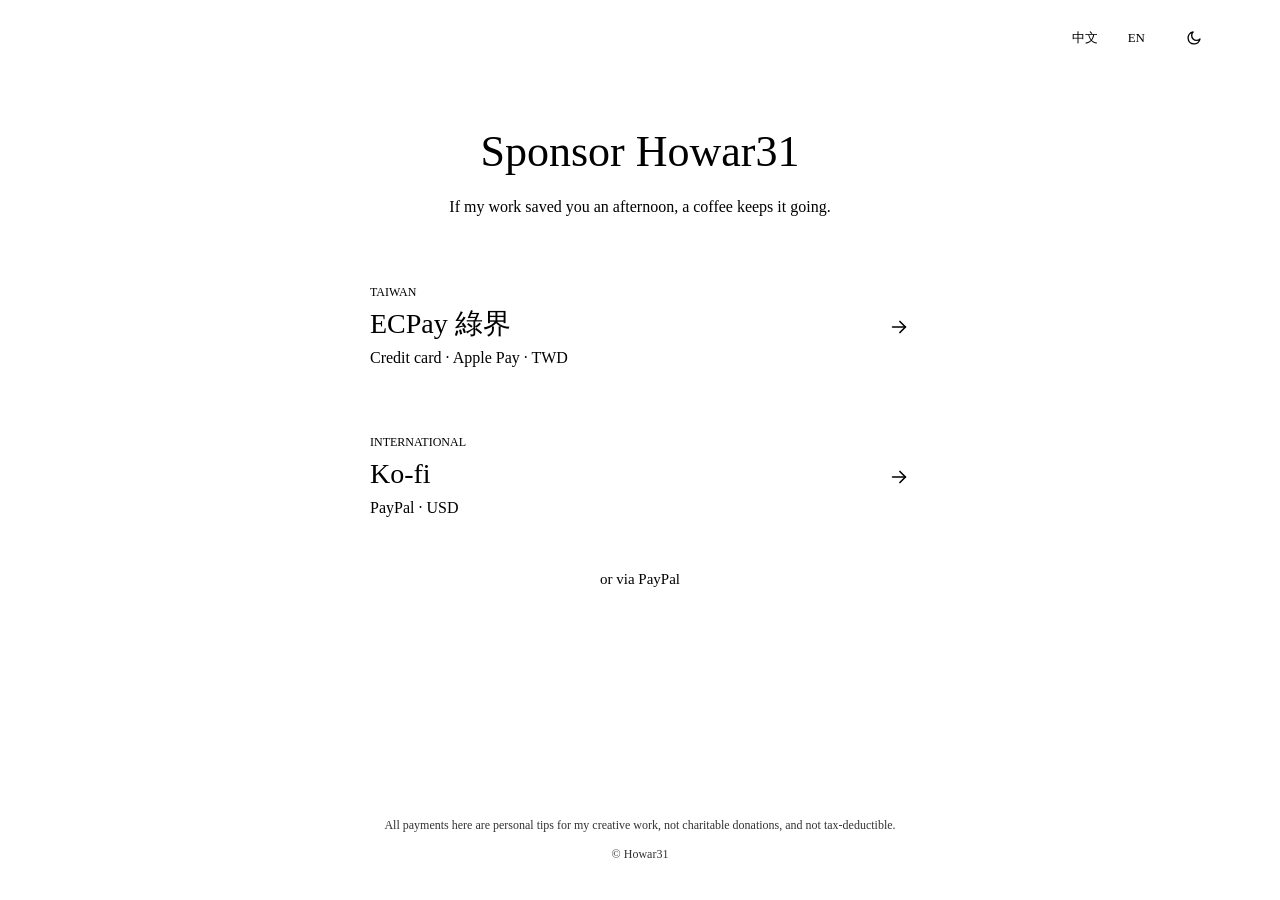
==== src/index.html @ 7e656c5e "build: inline all skins into one page built by GitHub Actions The page is an impulse entry point, so" ====
<!doctype html>
<html lang="zh-Hant-TW" data-skin="nebula">
<head>
  <meta charset="utf-8">
  <meta name="viewport" content="width=device-width, initial-scale=1">
  <title>贊助 Howar31</title>
  <meta name="description" content="Howar31 的贊助入口：台灣請使用綠界 ECPay，海外請使用 Ko-fi 或 PayPal。">
  <link rel="canonical" href="https://donate.howar31.com/">
  <link rel="icon" href="favicon.ico" sizes="64x64">
  <link rel="apple-touch-icon" href="apple-touch-icon.png">
  <meta property="og:type" content="website">
  <meta property="og:title" content="贊助 Howar31">
  <meta property="og:description" content="台灣請使用綠界 ECPay，海外請使用 Ko-fi 或 PayPal。">
  <meta property="og:url" content="https://donate.howar31.com/">
  <meta name="theme-color" content="#f8fafc" media="(prefers-color-scheme: light)">
  <meta name="theme-color" content="#020617" media="(prefers-color-scheme: dark)">
  <link rel="preconnect" href="https://fonts.googleapis.com">
  <link rel="preconnect" href="https://fonts.gstatic.com" crossorigin>
  <style>
    /* Shared shell: layout, structure, interaction states.
       Every color, typeface, size and shape below is read from tokens that
       every skin (src/skins/<name>.css) must define; the build inlines all
       skins into the next <style> and the head script picks one per load by
       setting data-skin. See skins/nebula.css for the token contract.
       CJK text uses system fonts on purpose (a CJK webfont costs ~700 KB). */
    *, *::before, *::after { box-sizing: border-box; }
    html { -webkit-text-size-adjust: 100%; }
    body {
      margin: 0;
      min-height: 100dvh;
      display: flex;
      flex-direction: column;
      background: var(--bg);
      color: var(--ink);
      font-family: var(--font-body);
      font-size: var(--font-size-body);
      line-height: 1.6;
      -webkit-font-smoothing: antialiased;
      transition: background-color 0.2s ease, color 0.2s ease;
    }
    a { color: var(--accent); text-decoration: none; }
    a:hover { color: var(--ink); }
    :focus-visible { outline: 2px solid var(--accent); outline-offset: 3px; border-radius: 6px; }
    button { font: inherit; color: inherit; cursor: pointer; }
    svg { display: block; flex-shrink: 0; }

    .topbar {
      display: flex;
      justify-content: flex-end;
      align-items: center;
      gap: 10px;
      padding: 16px clamp(20px, 5vw, 64px);
    }
    .lang-switch {
      display: flex;
      align-items: center;
      gap: 2px;
      padding: 3px;
      border: 1px solid var(--line);
      border-radius: 999px;
      background: var(--surface);
    }
    .lang-switch button {
      min-height: 38px;
      padding: 0 14px;
      border: 0;
      border-radius: 999px;
      background: transparent;
      color: var(--faint);
      font-size: 0.8125rem;
      font-weight: 500;
      transition: background-color 0.15s ease, color 0.15s ease;
    }
    .lang-switch button[aria-pressed="true"] { background: var(--ink); color: var(--bg); }
    .lang-switch button:hover:not([aria-pressed="true"]) { color: var(--ink); }
    .theme-switch {
      width: 44px;
      height: 44px;
      display: flex;
      align-items: center;
      justify-content: center;
      border: 1px solid var(--line);
      border-radius: 999px;
      background: var(--surface);
      color: var(--muted);
      transition: color 0.15s ease, border-color 0.15s ease;
    }
    .theme-switch:hover { color: var(--ink); border-color: var(--faint); }
    .theme-switch .icon-sun { display: none; }
    @media (prefers-color-scheme: dark) {
      :root:not([data-theme="light"]) .theme-switch .icon-sun { display: block; }
      :root:not([data-theme="light"]) .theme-switch .icon-moon { display: none; }
    }
    :root[data-theme="dark"] .theme-switch .icon-sun { display: block; }
    :root[data-theme="dark"] .theme-switch .icon-moon { display: none; }

    main {
      flex: 1;
      width: 100%;
      max-width: 640px;
      margin: 0 auto;
      padding: clamp(24px, 5vw, 48px) 20px 32px;
      display: flex;
      flex-direction: column;
      gap: 14px;
    }
    .hero {
      text-align: center;
      padding-bottom: clamp(12px, 3vw, 24px);
    }
    h1 {
      margin: 0 0 14px;
      font-family: var(--font-display);
      font-size: clamp(1.875rem, 5vw, 2.75rem);
      font-weight: var(--display-weight);
      letter-spacing: var(--display-tracking);
      line-height: 1.25;
      text-wrap: balance;
    }
    .lede {
      margin: 0 auto;
      max-width: 520px;
      font-size: var(--font-size-lede);
      color: var(--muted);
      line-height: 1.75;
      text-wrap: pretty;
    }

    .channel {
      display: flex;
      align-items: center;
      justify-content: space-between;
      gap: 20px;
      padding: 24px 30px;
      background: var(--surface);
      border: 1px solid var(--line);
      border-radius: var(--radius-card);
      box-shadow: var(--shadow);
      color: var(--ink);
      transition: border-color 0.15s ease, background-color 0.2s ease, transform 0.15s ease;
    }
    .channel:hover { color: var(--ink); border-color: var(--line-hover); }
    .channel:active { transform: translateY(1px); }
    .channel-text { display: flex; flex-direction: column; gap: 4px; min-width: 0; }
    .region {
      font-family: var(--font-label);
      font-size: 0.75rem;
      font-weight: var(--label-weight);
      letter-spacing: var(--label-tracking);
      text-transform: uppercase;
      color: var(--region);
    }
    .channel h2 {
      margin: 0;
      font-size: 1.75rem;
      font-weight: var(--name-weight);
      letter-spacing: var(--name-tracking);
      line-height: 1.25;
    }
    .channel h2:lang(en) { font-weight: var(--name-weight-latin); }
    .channel-note { font-size: var(--font-size-note); color: var(--faint); }
    .channel svg { color: var(--accent); transition: transform 0.2s ease; }

    .paypal-link {
      align-self: center;
      display: inline-flex;
      align-items: center;
      min-height: 40px;
      font-size: 0.9375rem;
    }

    footer {
      max-width: 640px;
      width: 100%;
      margin: 0 auto;
      padding: 8px 20px 28px;
      text-align: center;
      font-size: 0.75rem;
      line-height: 1.8;
      color: var(--faint);
      opacity: 0.8;
    }
    footer p { margin: 0; }
    footer p + p { margin-top: 2px; }
    .contact-link { display: inline-block; padding: 6px 0; color: var(--accent); }
    .contact-link:hover { color: var(--ink); }

    @media (max-width: 640px) {
      .channel { padding: 20px 22px; }
      .channel h2 { font-size: 1.5rem; }
      .channel-note { font-size: 0.875rem; }
      footer { text-align: left; }
    }
    @media (prefers-reduced-motion: reduce) {
      *, *::before, *::after { transition: none !important; animation: none !important; }
    }
  </style>
  <style>
    /* All skins, inlined here by tools/build.py from src/skins/*.css so the
       page paints complete on arrival with no stylesheet request. Empty in
       the source; never edit the generated copy. */
    /* skins:begin */
    /* skins:end */
  </style>
  <script>
    // Runs before first paint: pick a skin for this load (never the one shown
    // last time), apply the stored light/dark choice, load the skin's fonts
    // without blocking rendering, and sync theme-color.
    // To add a skin: create src/skins/<name>.css and add one entry here
    // (fonts URL, light/dark theme-color); the build inlines the stylesheet.
    (function () {
      var root = document.documentElement;
      var SKINS = {
        nebula: {
          fonts: 'https://fonts.googleapis.com/css2?family=Atkinson+Hyperlegible+Next:wght@400;500;700&family=JetBrains+Mono:wght@400&display=swap',
          light: '#f8fafc',
          dark: '#020617'
        },
        tuscan: {
          fonts: 'https://fonts.googleapis.com/css2?family=Cinzel:wght@600&family=EB+Garamond:wght@400;500&display=swap',
          light: '#f1e4cc',
          dark: '#2b1d13'
        },
        porcelain: {
          fonts: 'https://fonts.googleapis.com/css2?family=Geist:wght@400;500;600&display=swap',
          light: '#f5f5f7',
          dark: '#111113'
        },
        poppy: {
          fonts: 'https://fonts.googleapis.com/css2?family=Manrope:wght@400;500;700&display=swap',
          light: '#c53d4a',
          dark: '#9c3040'
        },
        saffron: {
          fonts: 'https://fonts.googleapis.com/css2?family=Archivo+Black&family=Archivo:wght@400;500&display=swap',
          light: '#f6c945',
          dark: '#1b1a17'
        },
        fern: {
          fonts: 'https://fonts.googleapis.com/css2?family=Fraunces:opsz,wght@9..144,600&family=Figtree:wght@400;500;600&display=swap',
          light: '#e9eee3',
          dark: '#0f1a14'
        },
        tide: {
          fonts: 'https://fonts.googleapis.com/css2?family=Plus+Jakarta+Sans:wght@400;500;700&display=swap',
          light: '#e8f5f6',
          dark: '#07191e'
        },
        blueprint: {
          fonts: 'https://fonts.googleapis.com/css2?family=IBM+Plex+Sans:wght@400;500;600&family=IBM+Plex+Mono:wght@500&display=swap',
          light: '#f3f6fc',
          dark: '#06183d'
        },
        blush: {
          fonts: 'https://fonts.googleapis.com/css2?family=Instrument+Serif:ital@0;1&family=Instrument+Sans:wght@400;500;600&display=swap',
          light: '#fdf1f4',
          dark: '#1a0f14'
        }
      };
      var names = Object.keys(SKINS);
      var skin = null;
      var match = /[?&]skin=([^&#]*)/.exec(location.search);
      if (match) {
        skin = decodeURIComponent(match[1]);
        // The parameter applies to this load only; drop it so shared links stay clean.
        try {
          var rest = location.search.replace(/([?&])skin=[^&#]*&?/, '$1').replace(/[?&]$/, '');
          history.replaceState(null, '', location.pathname + rest + location.hash);
        } catch (e) {}
      }
      if (!Object.prototype.hasOwnProperty.call(SKINS, skin)) {
        // Random pick, but never the skin shown last time (stored below).
        var last = null;
        try { last = localStorage.getItem('skin'); } catch (e) {}
        var pool = [];
        for (var n = 0; n < names.length; n++) if (names[n] !== last) pool.push(names[n]);
        if (!pool.length) pool = names;
        skin = pool[Math.floor(Math.random() * pool.length)];
      }
      root.setAttribute('data-skin', skin);
      try { localStorage.setItem('skin', skin); } catch (e) {}

      try {
        var theme = localStorage.getItem('theme');
        if (theme === 'dark' || theme === 'light') root.setAttribute('data-theme', theme);
      } catch (e) {}

      // Fonts never block first paint: loaded as a print stylesheet and
      // switched to all once fetched (WebKit blocks rendering on any pending
      // head stylesheet). If fonts.googleapis.com is slow or unreachable the
      // page shows in system fonts (display=swap).
      var fonts = document.createElement('link');
      fonts.rel = 'stylesheet';
      fonts.media = 'print';
      fonts.onload = function () { this.media = 'all'; };
      fonts.href = SKINS[skin].fonts;
      document.head.appendChild(fonts);

      var metas = document.querySelectorAll('meta[name="theme-color"]');
      for (var i = 0; i < metas.length; i++) {
        var dark = /dark/.test(metas[i].getAttribute('media') || '');
        metas[i].setAttribute('content', dark ? SKINS[skin].dark : SKINS[skin].light);
      }
    })();
  </script>
</head>
<body>
  <header class="topbar">
    <div class="lang-switch" role="group" aria-label="Language">
      <button type="button" data-lang="zh" aria-pressed="true" lang="zh-Hant-TW">中文</button>
      <button type="button" data-lang="en" aria-pressed="false" lang="en">EN</button>
    </div>
    <button type="button" class="theme-switch" id="theme-switch" data-i18n-aria="theme" aria-label="切換亮暗主題">
      <svg class="icon-moon" width="18" height="18" viewBox="0 0 24 24" fill="none" stroke="currentColor" stroke-width="1.8" stroke-linecap="round" stroke-linejoin="round" aria-hidden="true"><path d="M20 13.2A8 8 0 1 1 10.8 4a6.4 6.4 0 0 0 9.2 9.2Z"/></svg>
      <svg class="icon-sun" width="18" height="18" viewBox="0 0 24 24" fill="none" stroke="currentColor" stroke-width="1.8" stroke-linecap="round" aria-hidden="true"><circle cx="12" cy="12" r="4.2"/><path d="M12 2.5v2.2M12 19.3v2.2M2.5 12h2.2M19.3 12h2.2M5.3 5.3l1.5 1.5M17.2 17.2l1.5 1.5M18.7 5.3l-1.5 1.5M6.8 17.2l-1.5 1.5"/></svg>
    </button>
  </header>

  <main>
    <section class="hero">
      <h1 data-i18n="title">贊助 Howar31</h1>
      <p class="lede" data-i18n="lede">如果我的作品替你省下了時間，歡迎打賞一杯咖啡，讓我持續創作。</p>
    </section>

    <a class="channel ecpay-link" href="https://p.ecpay.com.tw/CC07C66" target="_blank" rel="noopener">
      <div class="channel-text">
        <div class="region" data-i18n="ecpayRegion">台灣</div>
        <h2 data-i18n="ecpayName">綠界 ECPay</h2>
        <div class="channel-note" data-i18n="ecpayNote">信用卡 · Apple Pay · 台幣</div>
      </div>
      <svg width="22" height="22" viewBox="0 0 24 24" fill="none" stroke="currentColor" stroke-width="1.8" stroke-linecap="round" stroke-linejoin="round" aria-hidden="true"><path d="M5 12h14"/><path d="M13 6l6 6-6 6"/></svg>
    </a>

    <a class="channel kofi-link" href="https://ko-fi.com/howar31" target="_blank" rel="noopener">
      <div class="channel-text">
        <div class="region" data-i18n="kofiRegion">國際</div>
        <h2 data-i18n="kofiName">Ko-fi</h2>
        <div class="channel-note" data-i18n="kofiNote">PayPal · 美元</div>
      </div>
      <svg width="22" height="22" viewBox="0 0 24 24" fill="none" stroke="currentColor" stroke-width="1.8" stroke-linecap="round" stroke-linejoin="round" aria-hidden="true"><path d="M5 12h14"/><path d="M13 6l6 6-6 6"/></svg>
    </a>

    <a class="paypal-link" href="https://www.paypal.com/cgi-bin/webscr?cmd=_s-xclick&amp;hosted_button_id=MLVT3HDZKUZCW" target="_blank" rel="noopener">
      <span data-i18n="paypalCta">或直接使用 PayPal</span>
    </a>
  </main>

  <footer>
    <p data-i18n="notice">本頁面之贊助均屬個人創作打賞，非屬公益性質，不開立抵稅收據。</p>
    <p>© <a class="contact-link" href="https://howar31.com" target="_blank" rel="noopener">Howar31</a></p>
  </footer>

  <script>
    (function () {
      var STRINGS = {
        zh: {
          htmlLang: 'zh-Hant-TW',
          docTitle: '贊助 Howar31',
          description: 'Howar31 的贊助入口：台灣請使用綠界 ECPay，海外請使用 Ko-fi 或 PayPal。',
          theme: '切換亮暗主題',
          title: '贊助 Howar31',
          lede: '如果我的作品替你省下了時間，歡迎打賞一杯咖啡，讓我持續創作。',
          ecpayRegion: '台灣',
          ecpayName: '綠界 ECPay',
          ecpayNote: '信用卡 · Apple Pay · 台幣',
          kofiRegion: '國際',
          kofiName: 'Ko-fi',
          kofiNote: 'PayPal · 美元',
          paypalCta: '或直接使用 PayPal',
          notice: '本頁面之贊助均屬個人創作打賞，非屬公益性質，不開立抵稅收據。'
        },
        en: {
          htmlLang: 'en',
          docTitle: 'Sponsor Howar31',
          description: 'Sponsor Howar31: ECPay for Taiwan, Ko-fi or PayPal for everywhere else.',
          theme: 'Toggle light or dark theme',
          title: 'Sponsor Howar31',
          lede: 'If my work saved you an afternoon, a coffee keeps it going.',
          ecpayRegion: 'Taiwan',
          ecpayName: 'ECPay 綠界',
          ecpayNote: 'Credit card · Apple Pay · TWD',
          kofiRegion: 'International',
          kofiName: 'Ko-fi',
          kofiNote: 'PayPal · USD',
          paypalCta: 'or via PayPal',
          notice: 'All payments here are personal tips for my creative work, not charitable donations, and not tax-deductible.'
        }
      };

      function store(key, value) { try { localStorage.setItem(key, value); } catch (e) {} }
      function load(key) { try { return localStorage.getItem(key); } catch (e) { return null; } }

      function applyLang(lang) {
        var s = STRINGS[lang] || STRINGS.zh;
        document.documentElement.lang = s.htmlLang;
        document.title = s.docTitle;
        var meta = document.querySelector('meta[name="description"]');
        if (meta) meta.setAttribute('content', s.description);
        var nodes = document.querySelectorAll('[data-i18n]');
        for (var i = 0; i < nodes.length; i++) {
          var key = nodes[i].getAttribute('data-i18n');
          if (s[key] !== undefined) nodes[i].textContent = s[key];
        }
        var ariaNodes = document.querySelectorAll('[data-i18n-aria]');
        for (var j = 0; j < ariaNodes.length; j++) {
          var ariaKey = ariaNodes[j].getAttribute('data-i18n-aria');
          if (s[ariaKey] !== undefined) ariaNodes[j].setAttribute('aria-label', s[ariaKey]);
        }
        var buttons = document.querySelectorAll('.lang-switch button');
        for (var k = 0; k < buttons.length; k++) {
          buttons[k].setAttribute('aria-pressed', buttons[k].getAttribute('data-lang') === lang ? 'true' : 'false');
        }
      }

      function detectLang() {
        var stored = load('lang');
        if (stored === 'zh' || stored === 'en') return stored;
        var nav = (navigator.languages && navigator.languages[0]) || navigator.language || '';
        return /^zh/i.test(nav) ? 'zh' : 'en';
      }

      var langButtons = document.querySelectorAll('.lang-switch button');
      for (var b = 0; b < langButtons.length; b++) {
        langButtons[b].addEventListener('click', function () {
          var lang = this.getAttribute('data-lang');
          store('lang', lang);
          applyLang(lang);
        });
      }
      applyLang(detectLang());

      var mq = window.matchMedia('(prefers-color-scheme: dark)');
      function effectiveTheme() {
        var attr = document.documentElement.getAttribute('data-theme');
        if (attr === 'dark' || attr === 'light') return attr;
        return mq.matches ? 'dark' : 'light';
      }
      document.getElementById('theme-switch').addEventListener('click', function () {
        var next = effectiveTheme() === 'dark' ? 'light' : 'dark';
        document.documentElement.setAttribute('data-theme', next);
        store('theme', next);
      });
    })();
  </script>
</body>
</html>
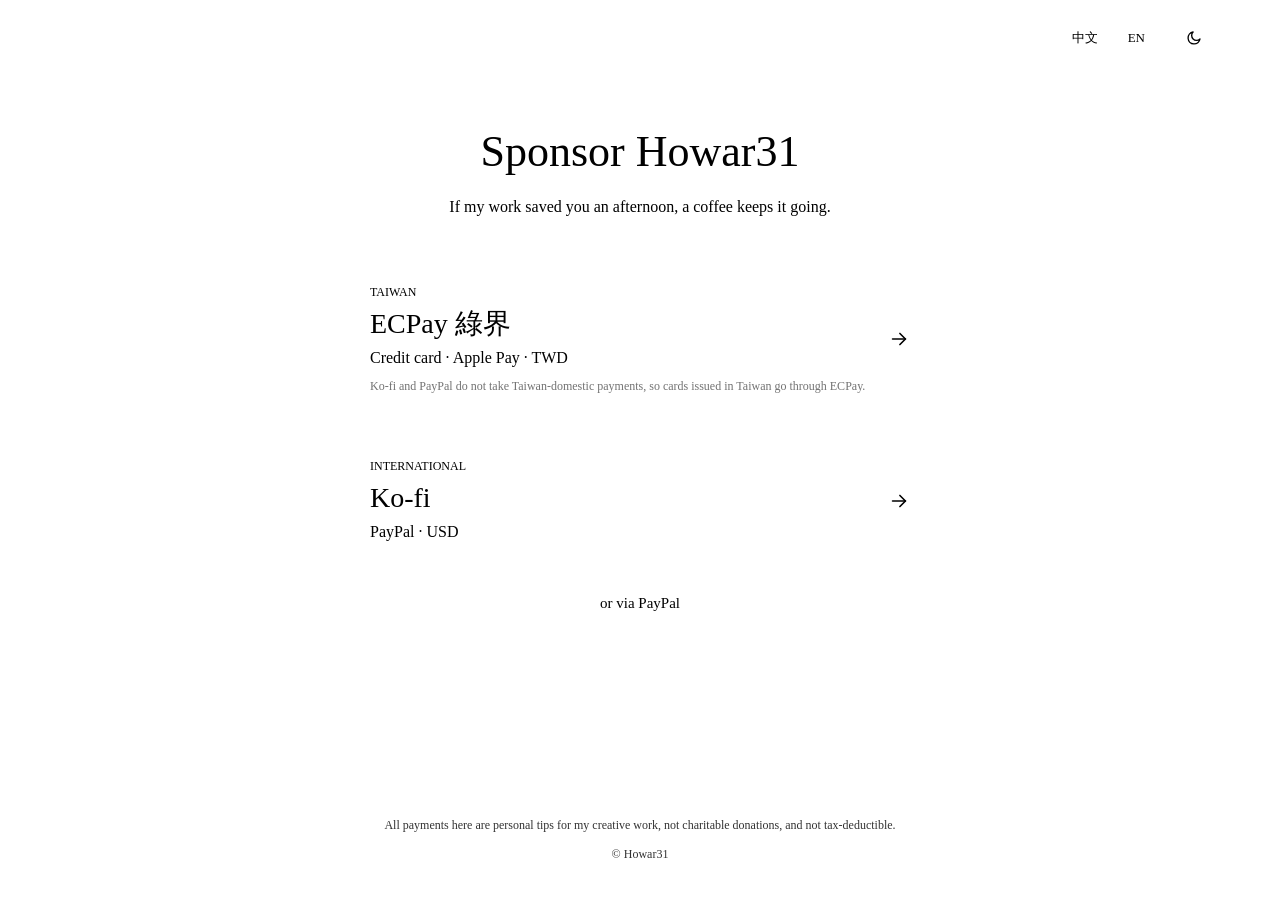
==== commit c81a6c16: "feat: explain why Taiwan cards go through ECPay Add a small, faint hint line under the ECPay card no" ====
--- a/src/index.html
+++ b/src/index.html
@@ -8,10 +8,21 @@
   <link rel="canonical" href="https://donate.howar31.com/">
   <link rel="icon" href="favicon.ico" sizes="64x64">
   <link rel="apple-touch-icon" href="apple-touch-icon.png">
+  <!-- Link preview (Discord, Slack, LINE, Facebook, X, iMessage): one set for every
+       platform, English by decision as the single international entry; crawlers never
+       run the language switch. Replacing og.jpg needs a new file name: previews cache
+       the image by URL. tests/tokens.py checks the file and its declared size. -->
   <meta property="og:type" content="website">
-  <meta property="og:title" content="贊助 Howar31">
-  <meta property="og:description" content="台灣請使用綠界 ECPay，海外請使用 Ko-fi 或 PayPal。">
+  <meta property="og:title" content="Sponsor Howar31">
+  <meta property="og:description" content="If my work saved you an afternoon, a coffee keeps it going. 台灣請使用綠界 ECPay。">
   <meta property="og:url" content="https://donate.howar31.com/">
+  <meta property="og:locale" content="en_US">
+  <meta property="og:image" content="https://donate.howar31.com/og.jpg">
+  <meta property="og:image:type" content="image/jpeg">
+  <meta property="og:image:width" content="1200">
+  <meta property="og:image:height" content="630">
+  <meta property="og:image:alt" content="A cup of coffee on a wooden table beside a handwritten note: This coffee just bought the next afternoon.">
+  <meta name="twitter:card" content="summary_large_image">
   <meta name="theme-color" content="#f8fafc" media="(prefers-color-scheme: light)">
   <meta name="theme-color" content="#020617" media="(prefers-color-scheme: dark)">
   <link rel="preconnect" href="https://fonts.googleapis.com">
@@ -21,7 +32,7 @@
        Every color, typeface, size and shape below is read from tokens that
        every skin (src/skins/<name>.css) must define; the build inlines all
        skins into the next <style> and the head script picks one per load by
-       setting data-skin. See skins/nebula.css for the token contract.
+       setting data-skin. See src/skins/nebula.css for the token contract.
        CJK text uses system fonts on purpose (a CJK webfont costs ~700 KB). */
     *, *::before, *::after { box-sizing: border-box; }
     html { -webkit-text-size-adjust: 100%; }
@@ -159,6 +170,14 @@
     }
     .channel h2:lang(en) { font-weight: var(--name-weight-latin); }
     .channel-note { font-size: var(--font-size-note); color: var(--faint); }
+    .channel-hint {
+      margin-top: 2px;
+      font-size: 0.75rem;
+      color: var(--faint);
+      opacity: 0.55;
+      line-height: 1.5;
+      text-wrap: pretty;
+    }
     .channel svg { color: var(--accent); transition: transform 0.2s ease; }
 
     .paypal-link {
@@ -189,6 +208,7 @@
       .channel { padding: 20px 22px; }
       .channel h2 { font-size: 1.5rem; }
       .channel-note { font-size: 0.875rem; }
+      .channel-hint { font-size: 0.6875rem; }
       footer { text-align: left; }
     }
     @media (prefers-reduced-motion: reduce) {
@@ -221,7 +241,7 @@
           light: '#f1e4cc',
           dark: '#2b1d13'
         },
-        porcelain: {
+        quiet: {
           fonts: 'https://fonts.googleapis.com/css2?family=Geist:wght@400;500;600&display=swap',
           light: '#f5f5f7',
           dark: '#111113'
@@ -234,7 +254,7 @@
         saffron: {
           fonts: 'https://fonts.googleapis.com/css2?family=Archivo+Black&family=Archivo:wght@400;500&display=swap',
           light: '#f6c945',
-          dark: '#1b1a17'
+          dark: '#121417'
         },
         fern: {
           fonts: 'https://fonts.googleapis.com/css2?family=Fraunces:opsz,wght@9..144,600&family=Figtree:wght@400;500;600&display=swap',
@@ -254,7 +274,7 @@
         blush: {
           fonts: 'https://fonts.googleapis.com/css2?family=Instrument+Serif:ital@0;1&family=Instrument+Sans:wght@400;500;600&display=swap',
           light: '#fdf1f4',
-          dark: '#1a0f14'
+          dark: '#171018'
         }
       };
       var names = Object.keys(SKINS);
@@ -327,6 +347,7 @@
         <div class="region" data-i18n="ecpayRegion">台灣</div>
         <h2 data-i18n="ecpayName">綠界 ECPay</h2>
         <div class="channel-note" data-i18n="ecpayNote">信用卡 · Apple Pay · 台幣</div>
+        <div class="channel-hint" data-i18n="ecpayHint">Ko-fi 與 PayPal 不受理台灣境內付款，台灣信用卡請由綠界刷卡。</div>
       </div>
       <svg width="22" height="22" viewBox="0 0 24 24" fill="none" stroke="currentColor" stroke-width="1.8" stroke-linecap="round" stroke-linejoin="round" aria-hidden="true"><path d="M5 12h14"/><path d="M13 6l6 6-6 6"/></svg>
     </a>
@@ -363,6 +384,7 @@
           ecpayRegion: '台灣',
           ecpayName: '綠界 ECPay',
           ecpayNote: '信用卡 · Apple Pay · 台幣',
+          ecpayHint: 'Ko-fi 與 PayPal 不受理台灣境內付款，台灣信用卡請由綠界刷卡。',
           kofiRegion: '國際',
           kofiName: 'Ko-fi',
           kofiNote: 'PayPal · 美元',
@@ -379,6 +401,7 @@
           ecpayRegion: 'Taiwan',
           ecpayName: 'ECPay 綠界',
           ecpayNote: 'Credit card · Apple Pay · TWD',
+          ecpayHint: 'Ko-fi and PayPal do not take Taiwan-domestic payments, so cards issued in Taiwan go through ECPay.',
           kofiRegion: 'International',
           kofiName: 'Ko-fi',
           kofiNote: 'PayPal · USD',
